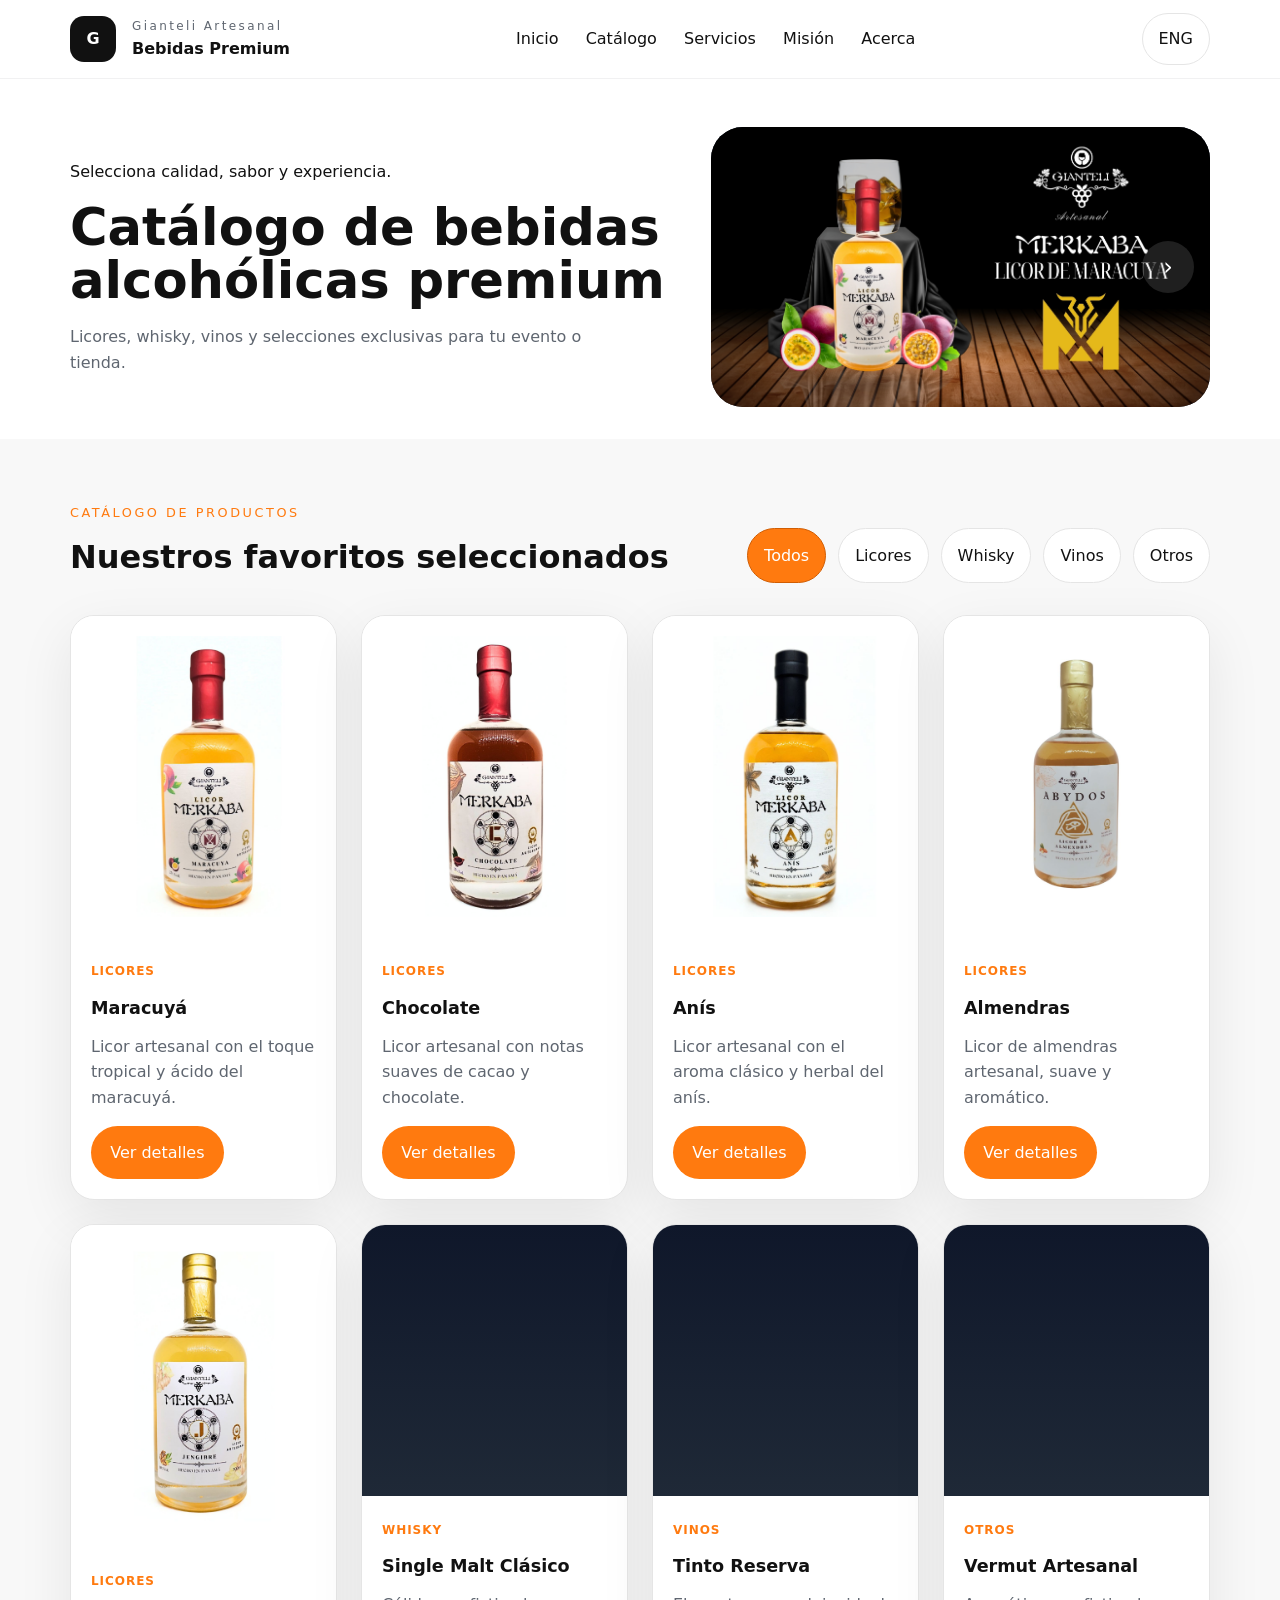
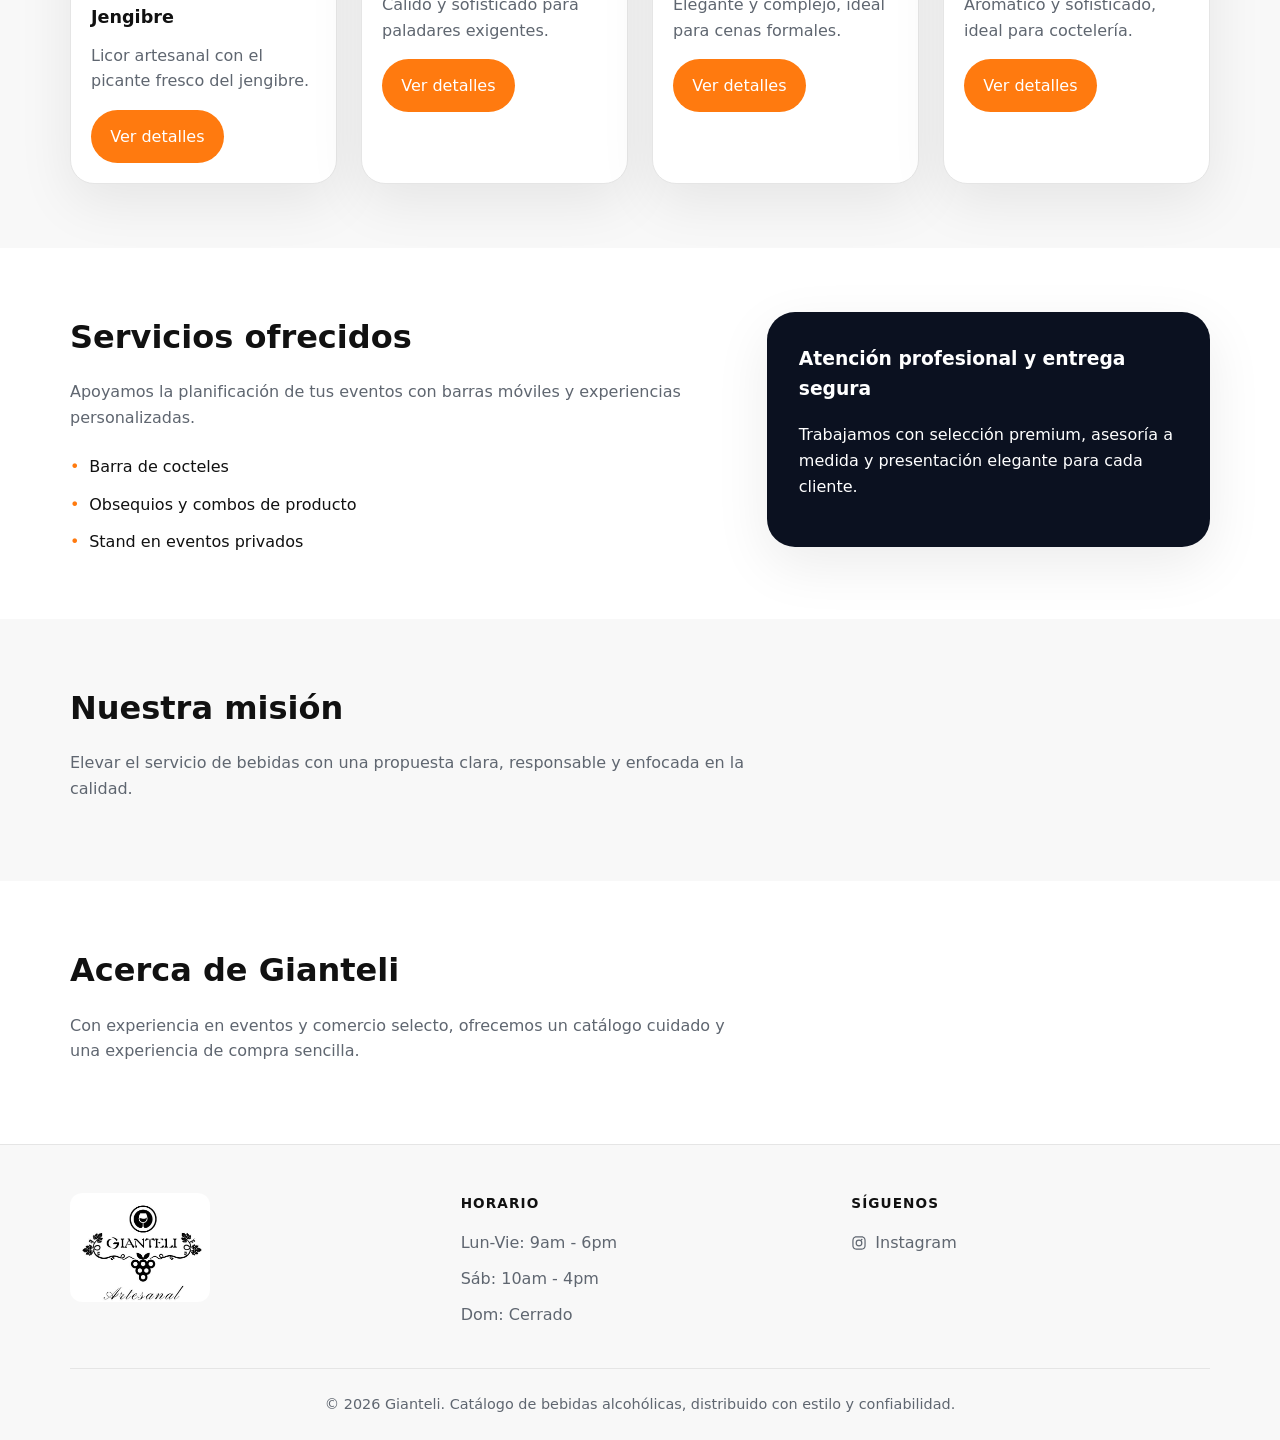
==== index.html @ 7bf9a42c "Product details" ====
<!DOCTYPE html>
<html lang="es">
<head>
  <meta charset="UTF-8">
  <meta name="viewport" content="width=device-width, initial-scale=1.0">
  <title>Gianteli | Catálogo de Bebidas</title>
  <link rel="stylesheet" href="css/styles.css">
</head>
<body>
  <header class="site-header">
    <div class="container header-inner">
      <a href="#home" class="brand">
        <div class="brand-mark">G</div>
        <div>
          <p class="eyebrow brand-eyebrow">Gianteli Artesanal</p>
          <p class="brand-name">Bebidas Premium</p>
        </div>
      </a>
      <nav class="main-nav" id="mainNav" aria-label="Navegación principal">
        <a href="#home" data-key="nav_home">Inicio</a>
        <a href="#catalog" data-key="nav_catalog">Catálogo</a>
        <a href="#services" data-key="nav_services">Servicios</a>
        <a href="#mission" data-key="nav_mission">Misión</a>
        <a href="#about" data-key="nav_about">Acerca</a>
      </nav>
      <div class="header-actions">
        <button id="langToggle" class="lang-btn">ENG</button>
        <button id="navToggle" class="nav-toggle" aria-label="Menú" aria-expanded="false" aria-controls="mainNav">
          <svg viewBox="0 0 24 24" width="22" height="22" aria-hidden="true" focusable="false">
            <path fill="currentColor" d="M3 6h18v2H3V6zm0 5h18v2H3v-2zm0 5h18v2H3v-2z"/>
          </svg>
        </button>
      </div>
    </div>
  </header>

  <main>
    <section id="home" class="hero">
      <div class="container hero-inner">
        <div class="hero-copy">
          <p class="eyebrow" data-key="hero_tagline">Selecciona calidad, sabor y experiencia.</p>
          <h1 data-key="hero_title">Catálogo de bebidas alcohólicas premium</h1>
          <p class="hero-text" data-key="hero_text">Licores, whisky, vinos y selecciones exclusivas para tu evento o tienda.</p>
        </div>
        <div class="hero-slider" aria-label="Slider de productos destacados">
          <button class="slider-btn prev" id="prevSlide" aria-label="Anterior">‹</button>
          <div class="slider-track">
            <article class="slide active">
              <img src="img/carousel-1.jpg" alt="Licor Merkaba de Maracuyá" loading="lazy">
            </article>
            <article class="slide">
              <img src="img/carousel-2.jpg" alt="Licor Merkaba de Anís" loading="lazy">
            </article>
            <article class="slide">
              <img src="img/carousel-3.jpg" alt="Licor Merkaba de Chocolate" loading="lazy">
            </article>
            <article class="slide">
              <img src="img/carousel-4.jpg" alt="Licor Merkaba de Guayaba" loading="lazy">
            </article>
            <article class="slide">
              <img src="img/carousel-6.jpg" alt="Licor Merkaba de Piña" loading="lazy">
            </article>
          </div>
          <button class="slider-btn next" id="nextSlide" aria-label="Siguiente">›</button>
        </div>
      </div>
    </section>

    <section id="catalog" class="section section-alt">
      <div class="container">
        <div class="section-header">
          <div>
            <p class="section-label" data-key="catalog_label">Catálogo de productos</p>
            <h2 data-key="catalog_title">Nuestros favoritos seleccionados</h2>
          </div>
          <div class="filters" role="tablist" aria-label="Filtros de categoría">
            <button class="filter-btn active" data-filter="all" data-key="filter_all">Todos</button>
            <button class="filter-btn" data-filter="Licores" data-key="filter_licores">Licores</button>
            <button class="filter-btn" data-filter="Whisky" data-key="filter_whisky">Whisky</button>
            <button class="filter-btn" data-filter="Vinos" data-key="filter_vinos">Vinos</button>
            <button class="filter-btn" data-filter="Otros" data-key="filter_otros">Otros</button>
          </div>
        </div>
        <div class="grid catalog-grid" id="productGrid"></div>
      </div>
    </section>

    <section id="services" class="section">
      <div class="container two-col">
        <div>
          <h2 data-key="services_title">Servicios ofrecidos</h2>
          <p class="section-text" data-key="services_text">Apoyamos la planificación de tus eventos con barras móviles y experiencias personalizadas.</p>
          <ul class="list">
            <li data-key="service_1">Barra de cocteles</li>
            <li data-key="service_2">Obsequios y combos de producto</li>
            <li data-key="service_3">Stand en eventos privados</li>
          </ul>
        </div>
        <div class="info-card">
          <h3 data-key="service_highlight">Atención profesional y entrega segura</h3>
          <p data-key="service_highlight_text">Trabajamos con selección premium, asesoría a medida y presentación elegante para cada cliente.</p>
        </div>
      </div>
    </section>

    <section id="mission" class="section section-alt">
      <div class="container">
        <h2 data-key="mission_title">Nuestra misión</h2>
        <p class="section-text" data-key="mission_text">Elevar el servicio de bebidas con una propuesta clara, responsable y enfocada en la calidad.</p>
      </div>
    </section>

    <section id="about" class="section">
      <div class="container">
        <h2 data-key="about_title">Acerca de Gianteli</h2>
        <p class="section-text" data-key="about_text">Con experiencia en eventos y comercio selecto, ofrecemos un catálogo cuidado y una experiencia de compra sencilla.</p>
      </div>
    </section>
  </main>

  <footer class="site-footer">
    <div class="container">
      <div class="footer-columns">
        <div class="footer-col footer-col-brand">
          <img src="img/logo.jpg" alt="Gianteli Artesanal" class="footer-logo">
        </div>
        <div class="footer-col">
          <h3 data-key="footer_hours_title">Horario</h3>
          <ul class="footer-list">
            <li data-key="footer_hours_1">Lun-Vie: 9am - 6pm</li>
            <li data-key="footer_hours_2">Sáb: 10am - 4pm</li>
            <li data-key="footer_hours_3">Dom: Cerrado</li>
          </ul>
        </div>
        <div class="footer-col">
          <h3 data-key="footer_social_title">Síguenos</h3>
          <ul class="footer-list">
            <li>
              <a href="#" class="footer-social-link">
                <svg viewBox="0 0 24 24" width="16" height="16" aria-hidden="true" focusable="false">
                  <path fill="currentColor" d="M12 2c2.72 0 3.06.01 4.12.06 1.06.05 1.79.22 2.43.47.66.26 1.22.6 1.77 1.16.55.55.9 1.11 1.16 1.77.25.64.42 1.37.47 2.43.05 1.06.06 1.4.06 4.12 0 2.72-.01 3.06-.06 4.12-.05 1.06-.22 1.79-.47 2.43a4.9 4.9 0 0 1-1.16 1.77 4.9 4.9 0 0 1-1.77 1.16c-.64.25-1.37.42-2.43.47-1.06.05-1.4.06-4.12.06-2.72 0-3.06-.01-4.12-.06-1.06-.05-1.79-.22-2.43-.47a4.9 4.9 0 0 1-1.77-1.16 4.9 4.9 0 0 1-1.16-1.77c-.25-.64-.42-1.37-.47-2.43C2.01 15.06 2 14.72 2 12c0-2.72.01-3.06.06-4.12.05-1.06.22-1.79.47-2.43.26-.66.6-1.22 1.16-1.77a4.9 4.9 0 0 1 1.77-1.16c.64-.25 1.37-.42 2.43-.47C8.94 2.01 9.28 2 12 2zm0 1.8c-2.67 0-2.99.01-4.04.06-.97.04-1.5.2-1.85.34-.46.18-.79.4-1.14.75-.35.35-.57.68-.75 1.14-.14.35-.3.88-.34 1.85C3.83 9 3.82 9.33 3.82 12s.01 3 .06 4.04c.04.97.2 1.5.34 1.85.18.46.4.79.75 1.14.35.35.68.57 1.14.75.35.14.88.3 1.85.34 1.05.05 1.37.06 4.04.06s2.99-.01 4.04-.06c.97-.04 1.5-.2 1.85-.34.46-.18.79-.4 1.14-.75.35-.35.57-.68.75-1.14.14-.35.3-.88.34-1.85.05-1.04.06-1.37.06-4.04s-.01-3-.06-4.04c-.04-.97-.2-1.5-.34-1.85a3.1 3.1 0 0 0-.75-1.14 3.1 3.1 0 0 0-1.14-.75c-.35-.14-.88-.3-1.85-.34C14.99 3.81 14.67 3.8 12 3.8zm0 3.06a5.14 5.14 0 1 1 0 10.28 5.14 5.14 0 0 1 0-10.28zm0 1.8a3.34 3.34 0 1 0 0 6.68 3.34 3.34 0 0 0 0-6.68zm5.34-1.98a1.2 1.2 0 1 1-2.4 0 1.2 1.2 0 0 1 2.4 0z"/>
                </svg>
                <span data-key="footer_instagram">Instagram</span>
              </a>
            </li>
          </ul>
        </div>
      </div>
      <div class="footer-bottom">
        <p><span>&copy; 2026 Gianteli.</span> <span data-key="footer_text">Catálogo de bebidas alcohólicas, distribuido con estilo y confiabilidad.</span></p>
      </div>
    </div>
  </footer>

  <script src="js/script.js"></script>
</body>
</html>
---- css/styles.css ----
:root {
  --bg: #ffffff;
  --surface: #f8f8f8;
  --surface-alt: #ffffff;
  --text: #111111;
  --muted: #5f6670;
  --accent: #ff7a0f;
  --accent-dark: #d15d02;
  --border: #e5e5e5;
  --shadow: 0 18px 55px rgba(17, 17, 17, 0.08);
  --nav-height: 78px;
}

* {
  box-sizing: border-box;
}

html {
  scroll-behavior: smooth;
}

body {
  margin: 0;
  font-family: Inter, system-ui, -apple-system, BlinkMacSystemFont, "Segoe UI", sans-serif;
  color: var(--text);
  background: var(--bg);
  line-height: 1.6;
}

img {
  max-width: 100%;
  display: block;
}

button {
  font: inherit;
}

.container {
  width: min(1140px, calc(100% - 2rem));
  margin: 0 auto;
}

.site-header {
  position: sticky;
  top: 0;
  z-index: 20;
  background: rgba(255, 255, 255, 0.96);
  backdrop-filter: blur(14px);
  border-bottom: 1px solid rgba(16, 24, 40, 0.06);
}

.header-inner {
  display: flex;
  align-items: center;
  justify-content: space-between;
  min-height: var(--nav-height);
}

.brand {
  display: flex;
  align-items: center;
  gap: 1rem;
  text-decoration: none;
  color: inherit;
}

.brand-mark {
  width: 46px;
  height: 46px;
  background: var(--text);
  color: #fff;
  font-weight: 700;
  display: grid;
  place-items: center;
  border-radius: 14px;
}

.brand-eyebrow {
  margin: 0;
  letter-spacing: 0.2em;
  font-size: 0.75rem;
  color: var(--muted);
}

.brand-name {
  margin: 0;
  font-size: 1rem;
  font-weight: 700;
}

.header-actions {
  display: flex;
  align-items: center;
  gap: 0.9rem;
}

.nav-toggle {
  display: none;
  align-items: center;
  justify-content: center;
  width: 42px;
  height: 42px;
  border-radius: 12px;
  border: 1px solid var(--border);
  background: #fff;
  color: var(--text);
  cursor: pointer;
}

.main-nav {
  display: flex;
  gap: 1.7rem;
  flex-wrap: wrap;
}

.main-nav a {
  color: var(--text);
  text-decoration: none;
  font-weight: 500;
}

.lang-btn {
  border: 1px solid var(--border);
  background: #fff;
  color: var(--text);
  border-radius: 999px;
  padding: 0.75rem 1rem;
  cursor: pointer;
  transition: background 0.2s ease, border-color 0.2s ease;
}

.lang-btn:hover {
  border-color: var(--accent);
  color: var(--accent-dark);
}

.hero {
  padding: 3rem 0 2rem;
}

.hero-inner {
  display: grid;
  grid-template-columns: 1.1fr 0.9fr;
  gap: 2rem;
  align-items: center;
}

.hero-copy {
  max-width: 620px;
}

.hero h1 {
  margin: 1rem 0 1rem;
  font-size: clamp(2.4rem, 4vw, 3.6rem);
  line-height: 1.05;
}

.hero-text {
  color: var(--muted);
  max-width: 560px;
}

.hero-slider {
  position: relative;
  border-radius: 32px;
  background: linear-gradient(180deg, #0f172a 0%, #1f2937 100%);
  color: #fff;
  aspect-ratio: 16 / 9;
  overflow: hidden;
}

.slider-track {
  width: 100%;
  height: 100%;
  position: relative;
}

.slide {
  position: absolute;
  inset: 0;
  opacity: 0;
  transition: opacity 0.4s ease;
}

.slide.active {
  opacity: 1;
}

.slide img {
  width: 100%;
  height: 100%;
  object-fit: cover;
}

.slider-btn {
  position: absolute;
  top: 50%;
  transform: translateY(-50%);
  width: 52px;
  height: 52px;
  border-radius: 50%;
  border: none;
  background: rgba(255, 255, 255, 0.12);
  color: #fff;
  cursor: pointer;
  font-size: 1.5rem;
}

.slider-btn.prev {
  left: 1rem;
}

.slider-btn.next {
  right: 1rem;
}

.section {
  padding: 4rem 0;
}

.section-alt {
  background: var(--surface);
}

.section-header {
  display: flex;
  align-items: flex-end;
  justify-content: space-between;
  gap: 1rem;
  margin-bottom: 2rem;
}

.section-label {
  text-transform: uppercase;
  letter-spacing: 0.2em;
  font-size: 0.8rem;
  margin: 0 0 0.5rem;
  color: var(--accent);
}

.section h2 {
  margin: 0;
  font-size: clamp(1.75rem, 2.5vw, 2.5rem);
}

.filters {
  display: flex;
  flex-wrap: wrap;
  gap: 0.75rem;
}

.filter-btn {
  border: 1px solid var(--border);
  background: #fff;
  color: var(--text);
  padding: 0.85rem 1rem;
  border-radius: 999px;
  cursor: pointer;
  transition: background 0.2s ease, color 0.2s ease, border-color 0.2s ease;
}

.filter-btn.active,
.filter-btn:hover {
  background: var(--accent);
  color: #fff;
  border-color: var(--accent-dark);
}

.catalog-grid {
  display: grid;
  grid-template-columns: repeat(4, minmax(0, 1fr));
  gap: 1.5rem;
}

.product-card {
  background: #fff;
  border: 1px solid var(--border);
  border-radius: 24px;
  overflow: hidden;
  box-shadow: var(--shadow);
  display: grid;
  cursor: pointer;
  transition: transform 0.2s ease, box-shadow 0.2s ease, border-color 0.2s ease;
}

.product-card:hover,
.product-card:focus-visible {
  transform: translateY(-6px);
  box-shadow: 0 24px 60px rgba(17, 17, 17, 0.14);
  border-color: var(--accent);
  outline: none;
}

.product-card:hover .detail-btn,
.product-card:focus-visible .detail-btn {
  background: var(--accent-dark);
}

.product-photo {
  min-height: 220px;
  max-height: 321.25px;
  background: linear-gradient(180deg, #0f172a 0%, #1f2937 100%);
  overflow: hidden;
}

.product-photo img {
  width: 100%;
  height: 100%;
  object-fit: cover;
}

.product-photo.has-photo {
  background: #fff;
}

.product-photo.has-photo img {
  object-fit: contain;
  padding: 1.25rem;
}

.product-copy {
  padding: 1.25rem;
}

.category-label {
  display: inline-block;
  margin-bottom: 0.75rem;
  font-size: 0.75rem;
  font-weight: 700;
  color: var(--accent);
  text-transform: uppercase;
  letter-spacing: 0.08em;
}

.product-copy h3 {
  margin: 0 0 0.75rem;
  font-size: 1.1rem;
}

.product-copy p {
  margin: 0 0 1rem;
  color: var(--muted);
}

.detail-btn {
  display: inline-block;
  border: none;
  background: var(--accent);
  color: #fff;
  text-decoration: none;
  padding: 0.85rem 1.2rem;
  border-radius: 999px;
  cursor: pointer;
}

.detail-btn:hover {
  background: var(--accent-dark);
}

.two-col {
  display: grid;
  grid-template-columns: 1.2fr 0.8fr;
  gap: 2rem;
  align-items: start;
}

.section-text {
  max-width: 680px;
  color: var(--muted);
}

.list {
  list-style: none;
  padding: 0;
  margin: 1.5rem 0 0;
  display: grid;
  gap: 0.75rem;
}

.list li {
  padding-left: 1.2rem;
  position: relative;
}

.list li::before {
  content: "•";
  position: absolute;
  left: 0;
  color: var(--accent);
}

.info-card {
  background: #0b1120;
  color: #fff;
  border-radius: 28px;
  padding: 2rem;
  box-shadow: var(--shadow);
}

.info-card h3 {
  margin-top: 0;
}

.site-footer {
  border-top: 1px solid var(--border);
  background: var(--surface);
  padding: 3rem 0 1.5rem;
  color: var(--muted);
}

.footer-columns {
  display: grid;
  grid-template-columns: repeat(3, minmax(0, 1fr));
  gap: 2rem;
  align-items: start;
}

.footer-col-brand {
  display: flex;
  align-items: center;
}

.footer-logo {
  max-width: 140px;
  height: auto;
  border-radius: 12px;
}

.footer-col h3 {
  margin: 0 0 1rem;
  font-size: 0.85rem;
  font-weight: 700;
  letter-spacing: 0.08em;
  text-transform: uppercase;
  color: var(--text);
}

.footer-list {
  list-style: none;
  margin: 0;
  padding: 0;
  display: grid;
  gap: 0.65rem;
}

.footer-list a {
  color: var(--muted);
  text-decoration: none;
}

.footer-list a:hover {
  color: var(--accent-dark);
}

.footer-social-link {
  display: inline-flex;
  align-items: center;
  gap: 0.5rem;
}

.footer-bottom {
  border-top: 1px solid var(--border);
  margin-top: 2.5rem;
  padding-top: 1.5rem;
  text-align: center;
  font-size: 0.9rem;
}

.footer-bottom p {
  margin: 0;
}

.back-link {
  display: inline-block;
  margin-bottom: 2rem;
  color: var(--muted);
  text-decoration: none;
  font-weight: 500;
}

.back-link:hover {
  color: var(--accent-dark);
}

.detail-grid {
  display: grid;
  grid-template-columns: 1fr 1fr;
  gap: 3rem;
  align-items: start;
}

.detail-photo {
  background: linear-gradient(180deg, #0f172a 0%, #1f2937 100%);
  border: 1px solid var(--border);
  border-radius: 24px;
  aspect-ratio: 4 / 5;
  display: grid;
  place-items: center;
  overflow: hidden;
  padding: 2rem;
}

.detail-photo.has-photo {
  background: #fff;
}

.detail-photo img {
  max-width: 100%;
  max-height: 100%;
  width: auto;
  object-fit: contain;
}

.detail-info .category-label {
  margin-bottom: 0.5rem;
}

.detail-info h1 {
  margin: 0 0 0.75rem;
  font-size: clamp(1.75rem, 3vw, 2.4rem);
}

.detail-code {
  color: var(--muted);
  margin: 0 0 1rem;
}

.detail-price {
  margin: 0 0 1.75rem;
  font-size: 1.1rem;
}

.detail-price .currency {
  color: var(--muted);
  font-size: 0.9rem;
}

.detail-price strong {
  font-size: 2rem;
  margin-left: 0.35rem;
}

.detail-qty-row {
  display: flex;
  align-items: flex-end;
  flex-wrap: wrap;
  gap: 1.5rem;
  margin-bottom: 2rem;
}

.detail-field {
  display: grid;
  gap: 0.4rem;
}

.detail-field label,
.detail-field span {
  font-size: 0.8rem;
  color: var(--muted);
  text-transform: uppercase;
  letter-spacing: 0.06em;
}

.detail-field select {
  border: 1px solid var(--border);
  border-radius: 10px;
  padding: 0.6rem 0.75rem;
  font: inherit;
  min-width: 70px;
}

.detail-field p {
  margin: 0;
  font-weight: 700;
  padding: 0.6rem 0;
}

.detail-add-btn {
  border: none;
  background: var(--accent);
  color: #fff;
  padding: 0.85rem 1.6rem;
  border-radius: 999px;
  font-weight: 600;
  cursor: pointer;
  transition: background 0.2s ease;
}

.detail-add-btn:hover {
  background: var(--accent-dark);
}

.detail-add-btn:disabled {
  background: var(--muted);
  cursor: default;
}

.detail-divider {
  border: none;
  border-top: 1px solid var(--border);
  margin: 0 0 1.75rem;
}

.detail-info h2 {
  font-size: 1.2rem;
  margin: 0 0 0.75rem;
}

.detail-info > p {
  color: var(--muted);
  margin: 0;
}

.detail-not-found {
  color: var(--muted);
  padding: 3rem 0;
  text-align: center;
}

@media (max-width: 980px) {
  .hero-inner,
  .two-col,
  .section-header,
  .detail-grid {
    grid-template-columns: 1fr;
  }

  .detail-photo {
    max-width: 360px;
    margin: 0 auto;
  }

  .header-inner {
    flex-wrap: wrap;
    align-items: center;
    gap: 1rem;
  }

  .nav-toggle {
    display: flex;
  }

  .main-nav {
    order: 3;
    width: 100%;
    flex-direction: column;
    gap: 0;
    max-height: 0;
    overflow: hidden;
  }

  .main-nav.open {
    max-height: 400px;
    padding-top: 0.5rem;
  }

  .main-nav a {
    padding: 0.85rem 0;
    border-top: 1px solid var(--border);
  }

  .catalog-grid {
    grid-template-columns: repeat(3, minmax(0, 1fr));
  }

  .footer-columns {
    grid-template-columns: 1fr 1fr;
    gap: 2rem 1.5rem;
    text-align: center;
  }

  .footer-col-brand {
    grid-column: 1 / -1;
    justify-content: center;
    padding-bottom: 1.5rem;
    border-bottom: 1px solid var(--border);
  }

  .footer-social-link {
    justify-content: center;
  }
}

@media (max-width: 680px) {
  .section {
    padding: 2.5rem 0;
  }

  .catalog-grid {
    grid-template-columns: repeat(2, minmax(0, 1fr));
    gap: 1rem;
  }

  .product-photo {
    min-height: 130px;
    max-height: 180px;
  }

  .product-photo.has-photo img {
    padding: 0.75rem;
  }

  .product-copy {
    padding: 0.9rem;
  }

  .category-label {
    font-size: 0.65rem;
    margin-bottom: 0.5rem;
  }

  .product-copy h3 {
    font-size: 0.95rem;
    margin-bottom: 0.4rem;
  }

  .product-copy p {
    font-size: 0.85rem;
    margin-bottom: 0.75rem;
  }

  .detail-btn {
    padding: 0.6rem 0.9rem;
    font-size: 0.85rem;
  }

  .filter-btn {
    flex: 1 1 auto;
  }
}
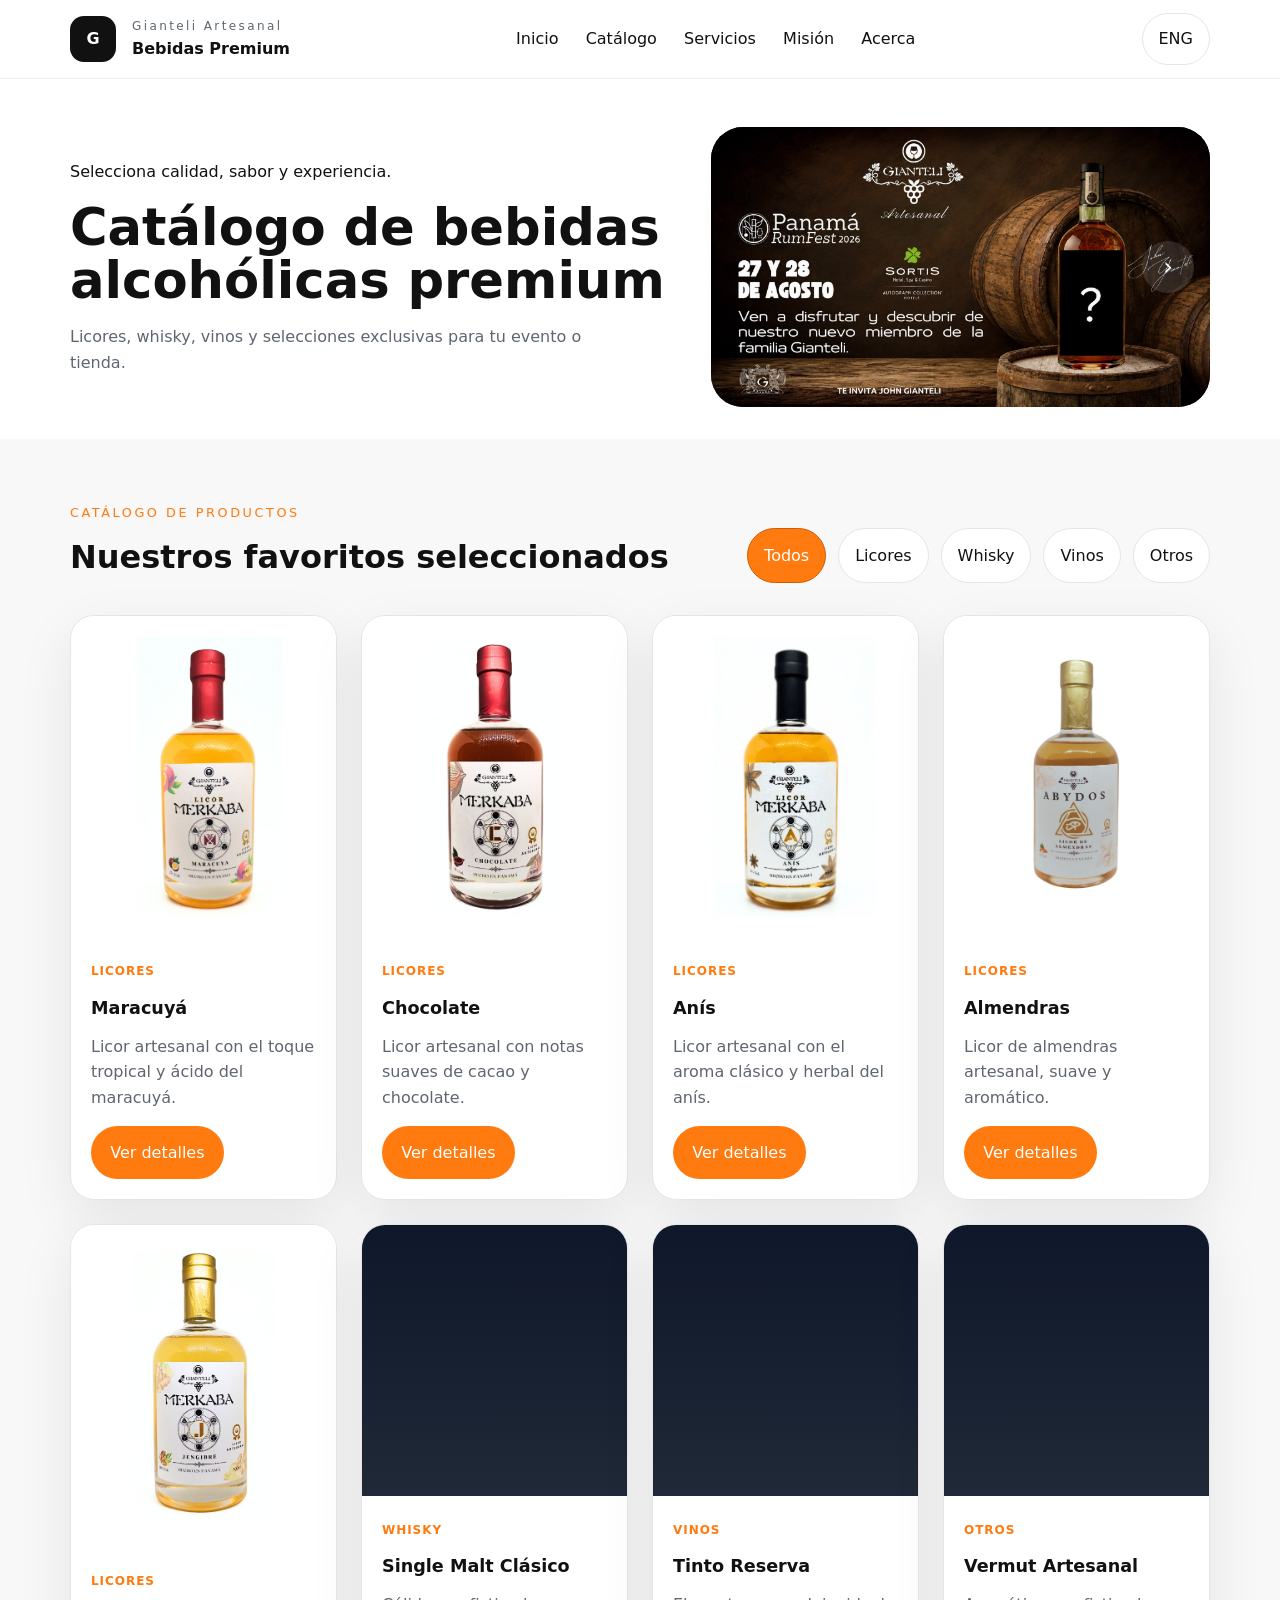
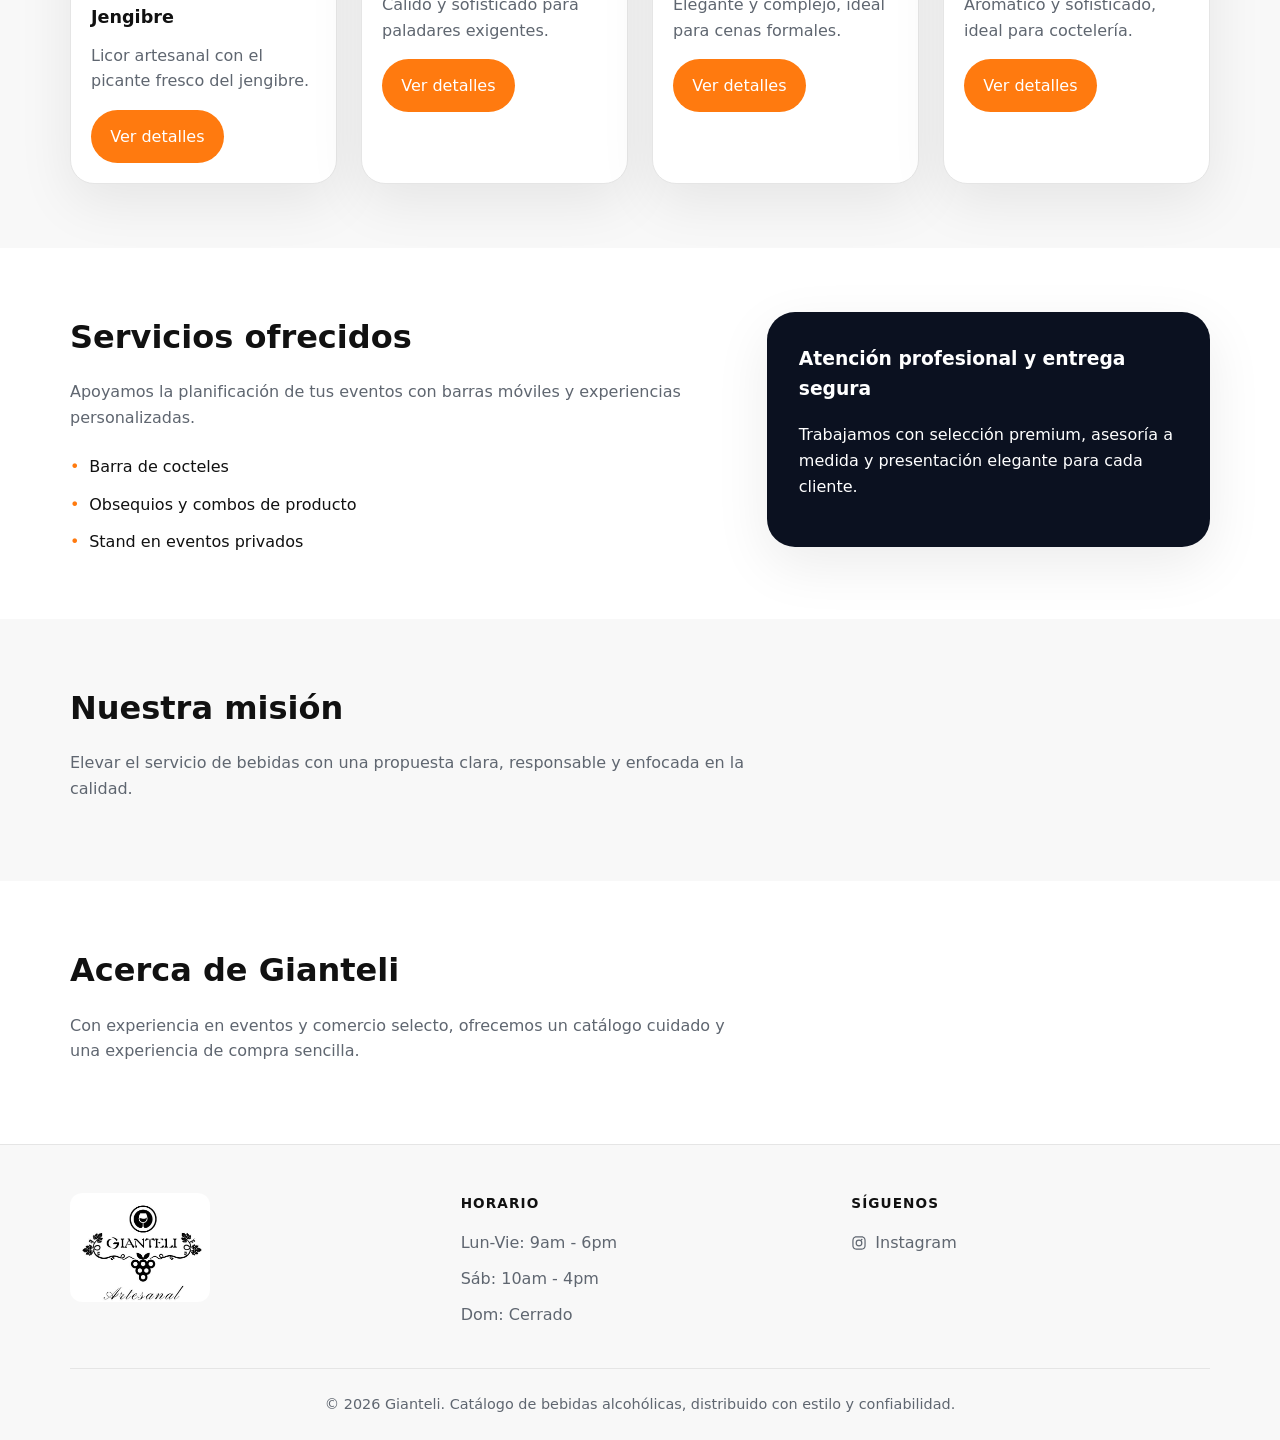
==== commit 752b6ca0: "change carousel" ====
--- a/index.html
+++ b/index.html
@@ -1,6 +1,14 @@
 <!DOCTYPE html>
 <html lang="es">
 <head>
+<!-- Google tag (gtag.js) -->
+<script async src="https://www.googletagmanager.com/gtag/js?id=G-DG7PXC2CHT"></script>
+<script>
+  window.dataLayer = window.dataLayer || [];
+  function gtag(){dataLayer.push(arguments);}
+  gtag('js', new Date());
+  gtag('config', 'G-DG7PXC2CHT');
+</script>
   <meta charset="UTF-8">
   <meta name="viewport" content="width=device-width, initial-scale=1.0">
   <title>Gianteli | Catálogo de Bebidas</title>
@@ -46,16 +54,19 @@
           <button class="slider-btn prev" id="prevSlide" aria-label="Anterior">‹</button>
           <div class="slider-track">
             <article class="slide active">
-              <img src="img/carousel-1.jpg" alt="Licor Merkaba de Maracuyá" loading="lazy">
+              <img src="img/carousel-1.jpg" alt="Rum fest" loading="lazy">
             </article>
             <article class="slide">
-              <img src="img/carousel-2.jpg" alt="Licor Merkaba de Anís" loading="lazy">
+              <img src="img/carousel-2.jpg" alt="Rum fest" loading="lazy">
             </article>
             <article class="slide">
-              <img src="img/carousel-3.jpg" alt="Licor Merkaba de Chocolate" loading="lazy">
+              <img src="img/carousel-3.jpg" alt="Licor Merkaba de Maracuyá" loading="lazy">
             </article>
             <article class="slide">
-              <img src="img/carousel-4.jpg" alt="Licor Merkaba de Guayaba" loading="lazy">
+              <img src="img/carousel-4.jpg" alt="Licor Merkaba de Anís" loading="lazy">
+            </article>
+            <article class="slide">
+              <img src="img/carousel-5.jpg" alt="Licor Merkaba de Chocolate" loading="lazy">
             </article>
             <article class="slide">
               <img src="img/carousel-6.jpg" alt="Licor Merkaba de Piña" loading="lazy">
@@ -151,7 +162,6 @@
       </div>
     </div>
   </footer>
-
   <script src="js/script.js"></script>
 </body>
 </html>
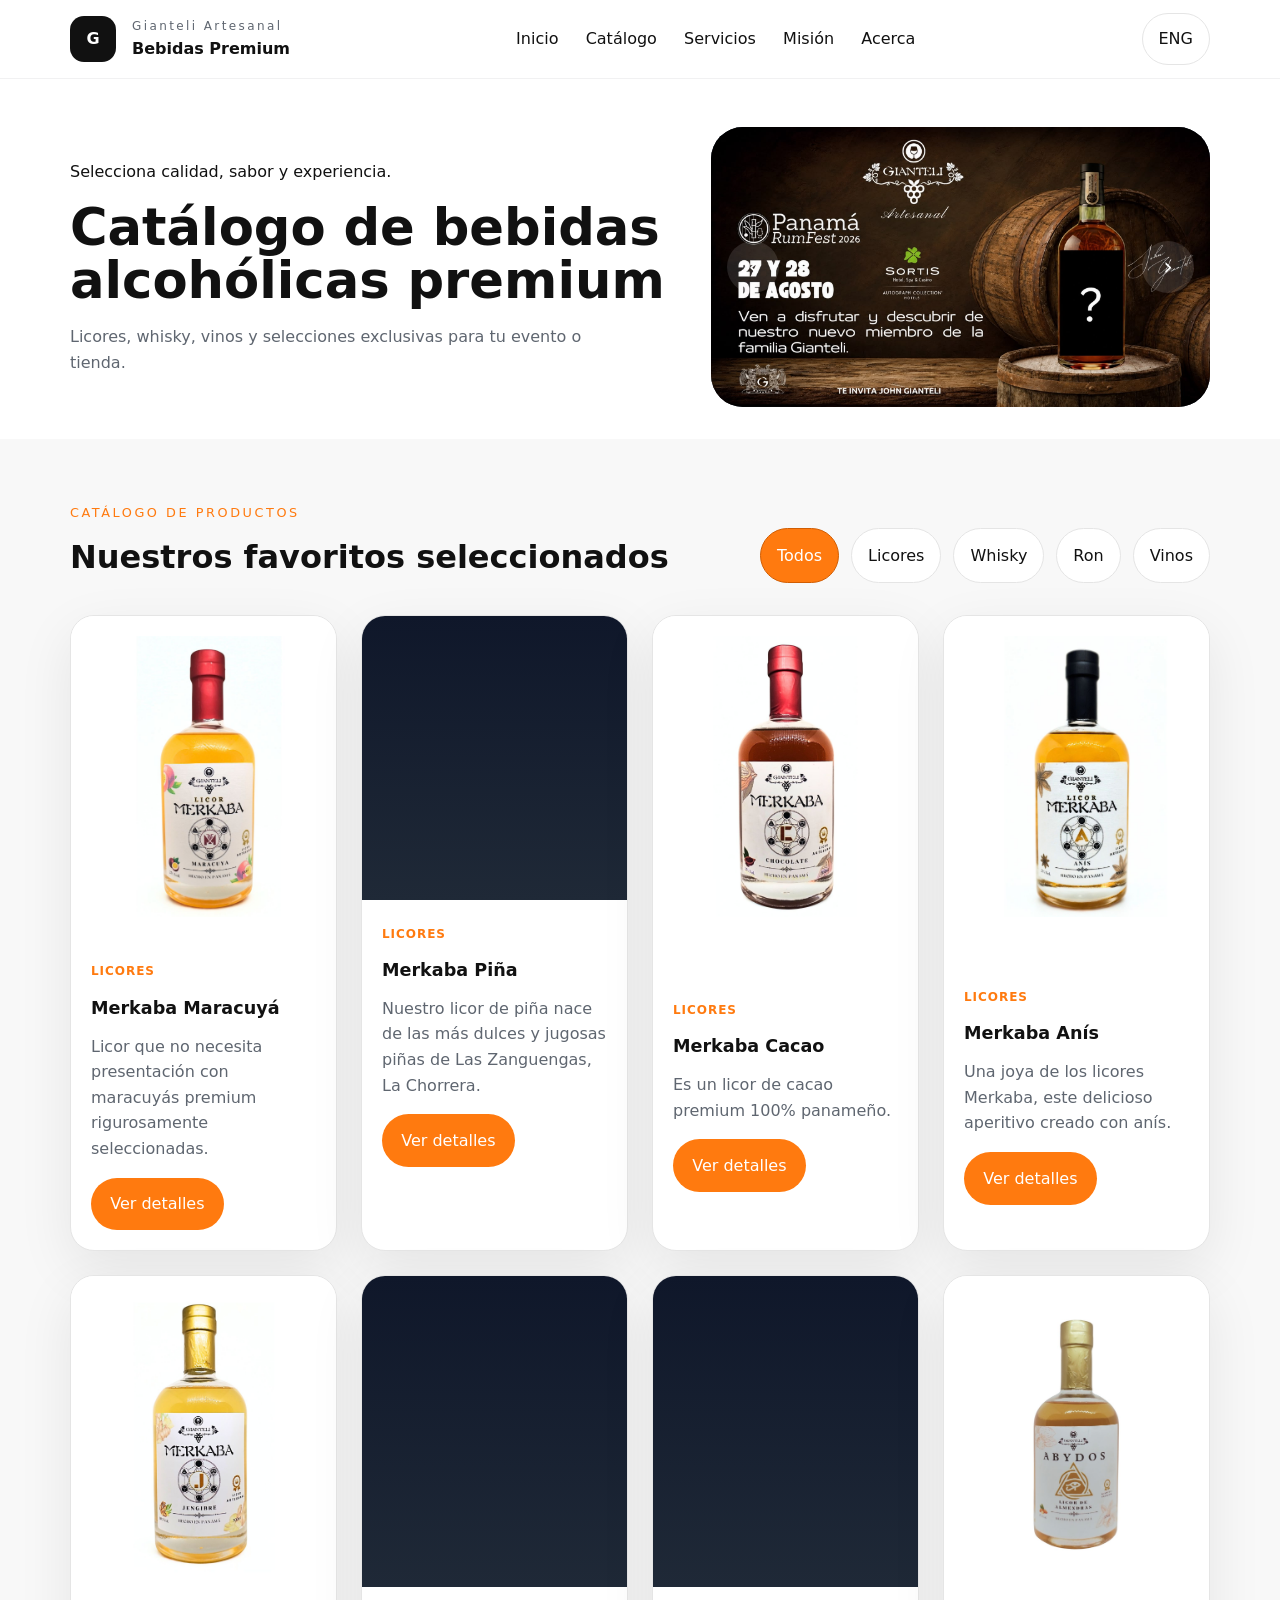
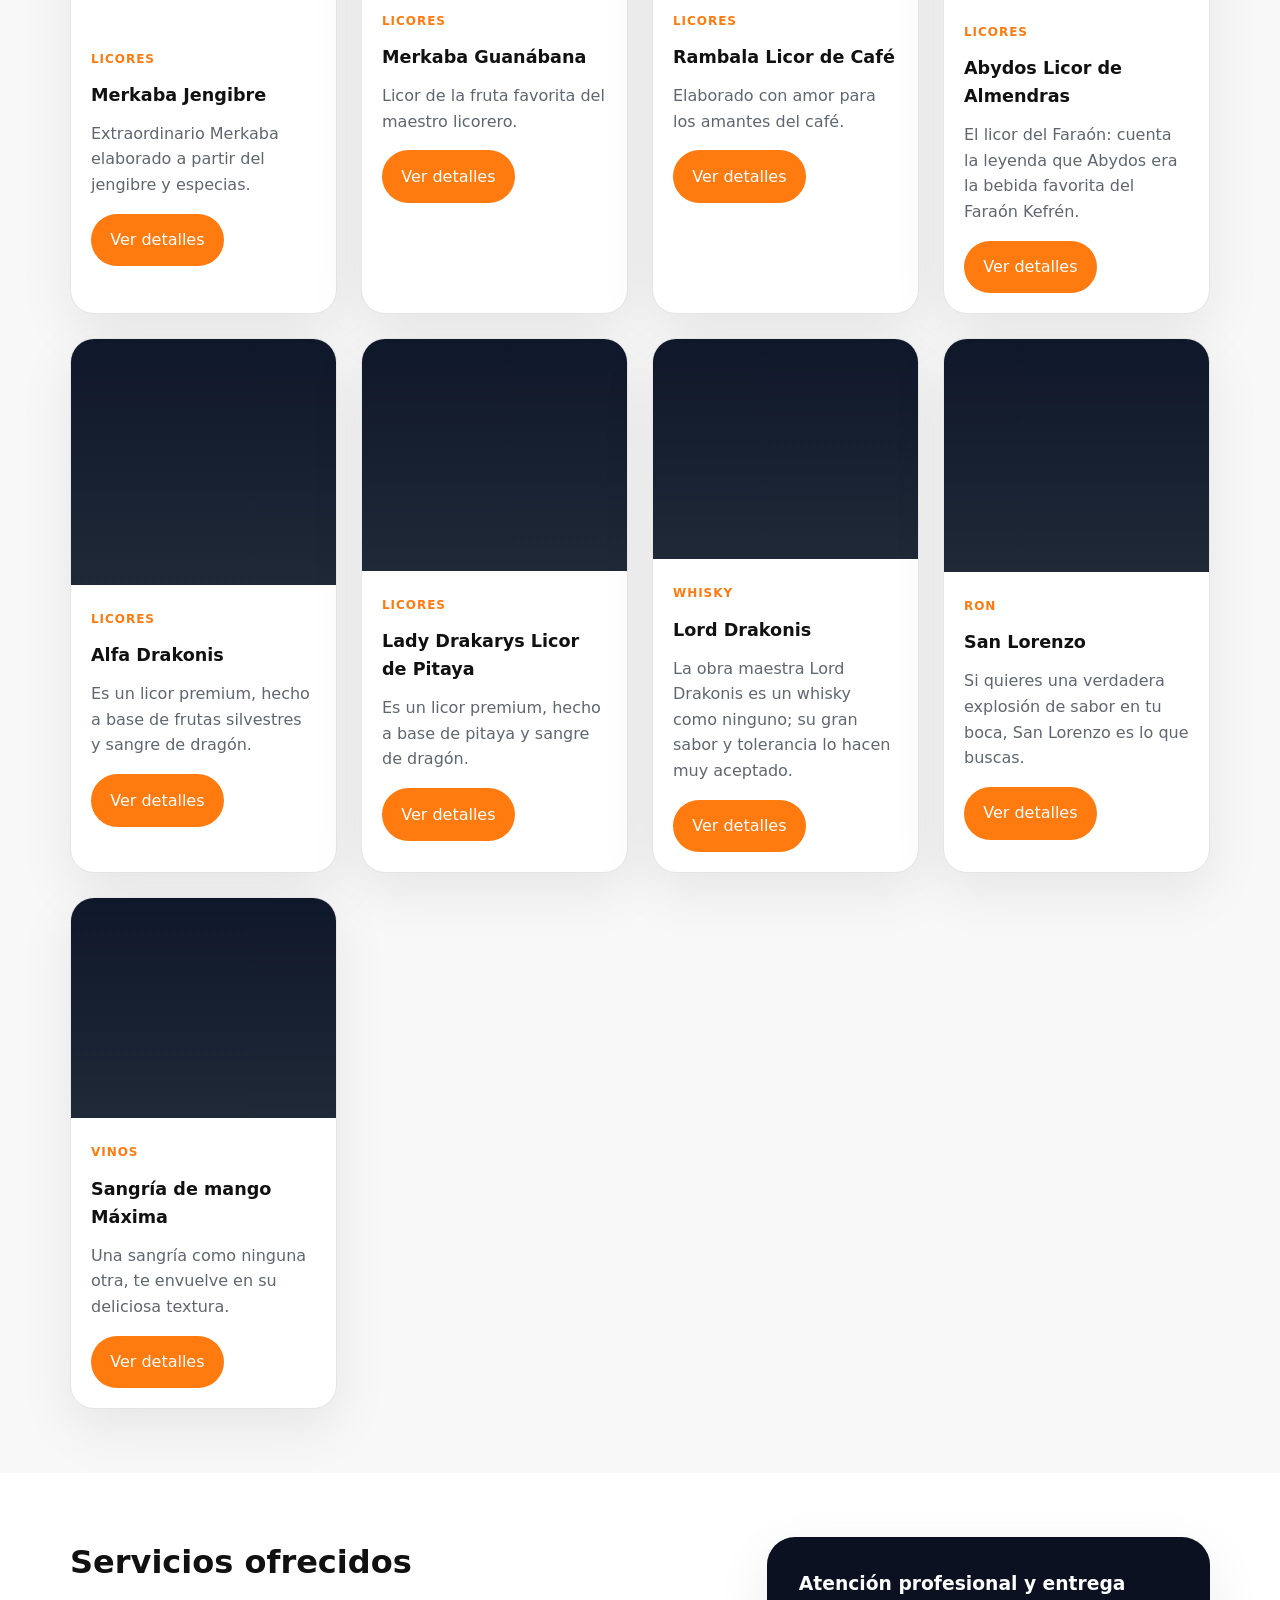
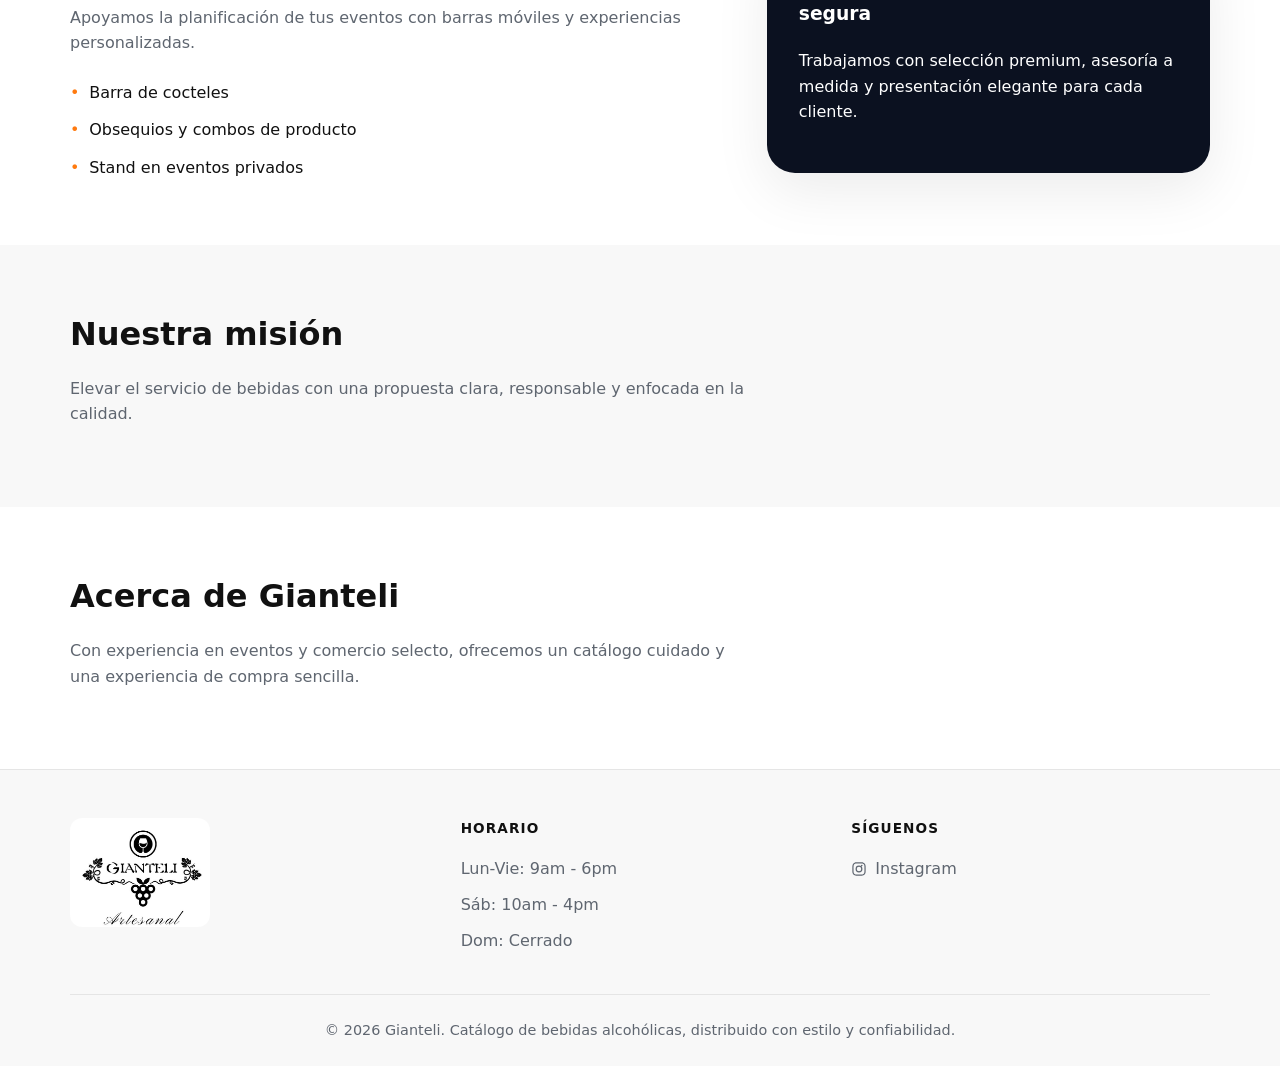
==== commit ce80c27f: "update catalog list" ====
--- a/index.html
+++ b/index.html
@@ -88,8 +88,8 @@
             <button class="filter-btn active" data-filter="all" data-key="filter_all">Todos</button>
             <button class="filter-btn" data-filter="Licores" data-key="filter_licores">Licores</button>
             <button class="filter-btn" data-filter="Whisky" data-key="filter_whisky">Whisky</button>
+            <button class="filter-btn" data-filter="Ron" data-key="filter_ron">Ron</button>
             <button class="filter-btn" data-filter="Vinos" data-key="filter_vinos">Vinos</button>
-            <button class="filter-btn" data-filter="Otros" data-key="filter_otros">Otros</button>
           </div>
         </div>
         <div class="grid catalog-grid" id="productGrid"></div>
--- a/css/styles.css
+++ b/css/styles.css
@@ -197,6 +197,7 @@
   position: absolute;
   top: 50%;
   transform: translateY(-50%);
+  z-index: 2;
   width: 52px;
   height: 52px;
   border-radius: 50%;
@@ -523,6 +524,12 @@
 
 .detail-code {
   color: var(--muted);
+  margin: 0 0 0.35rem;
+}
+
+.detail-volume {
+  color: var(--muted);
+  font-size: 0.9rem;
   margin: 0 0 1rem;
 }
 
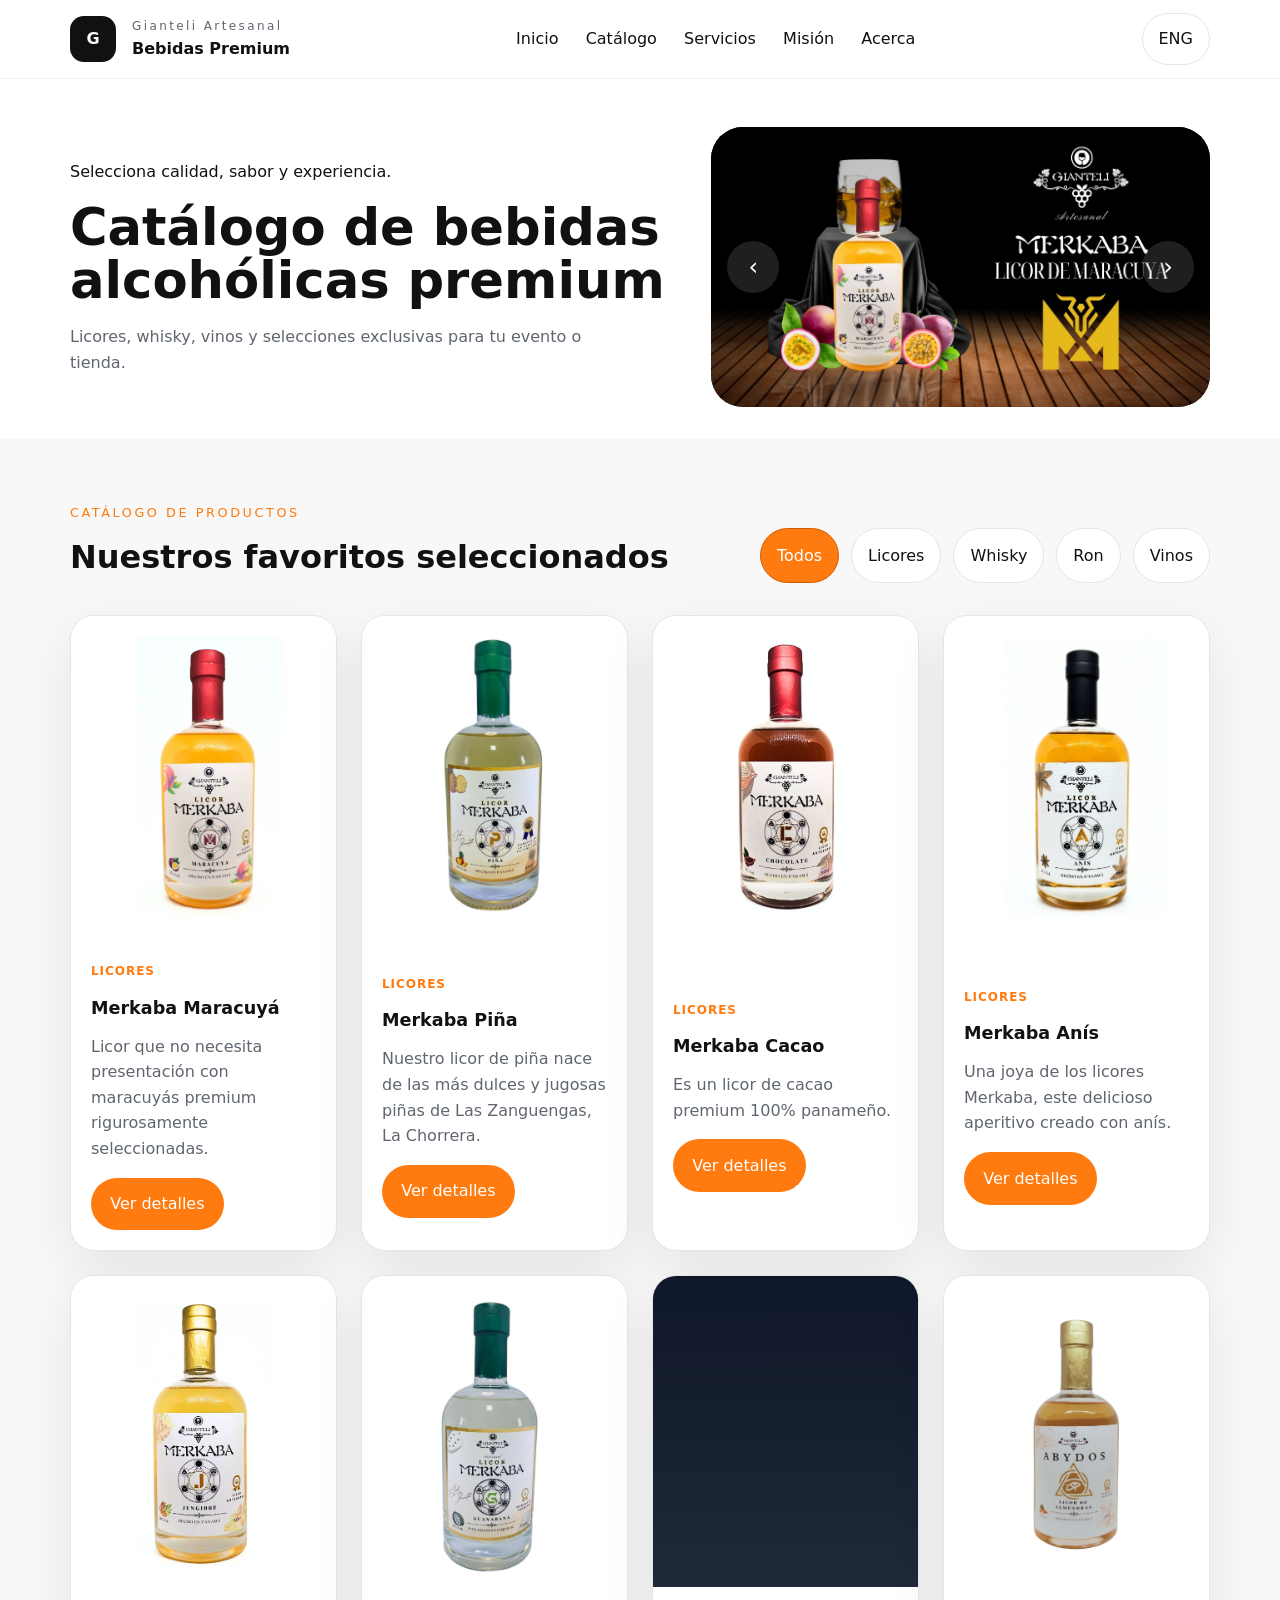
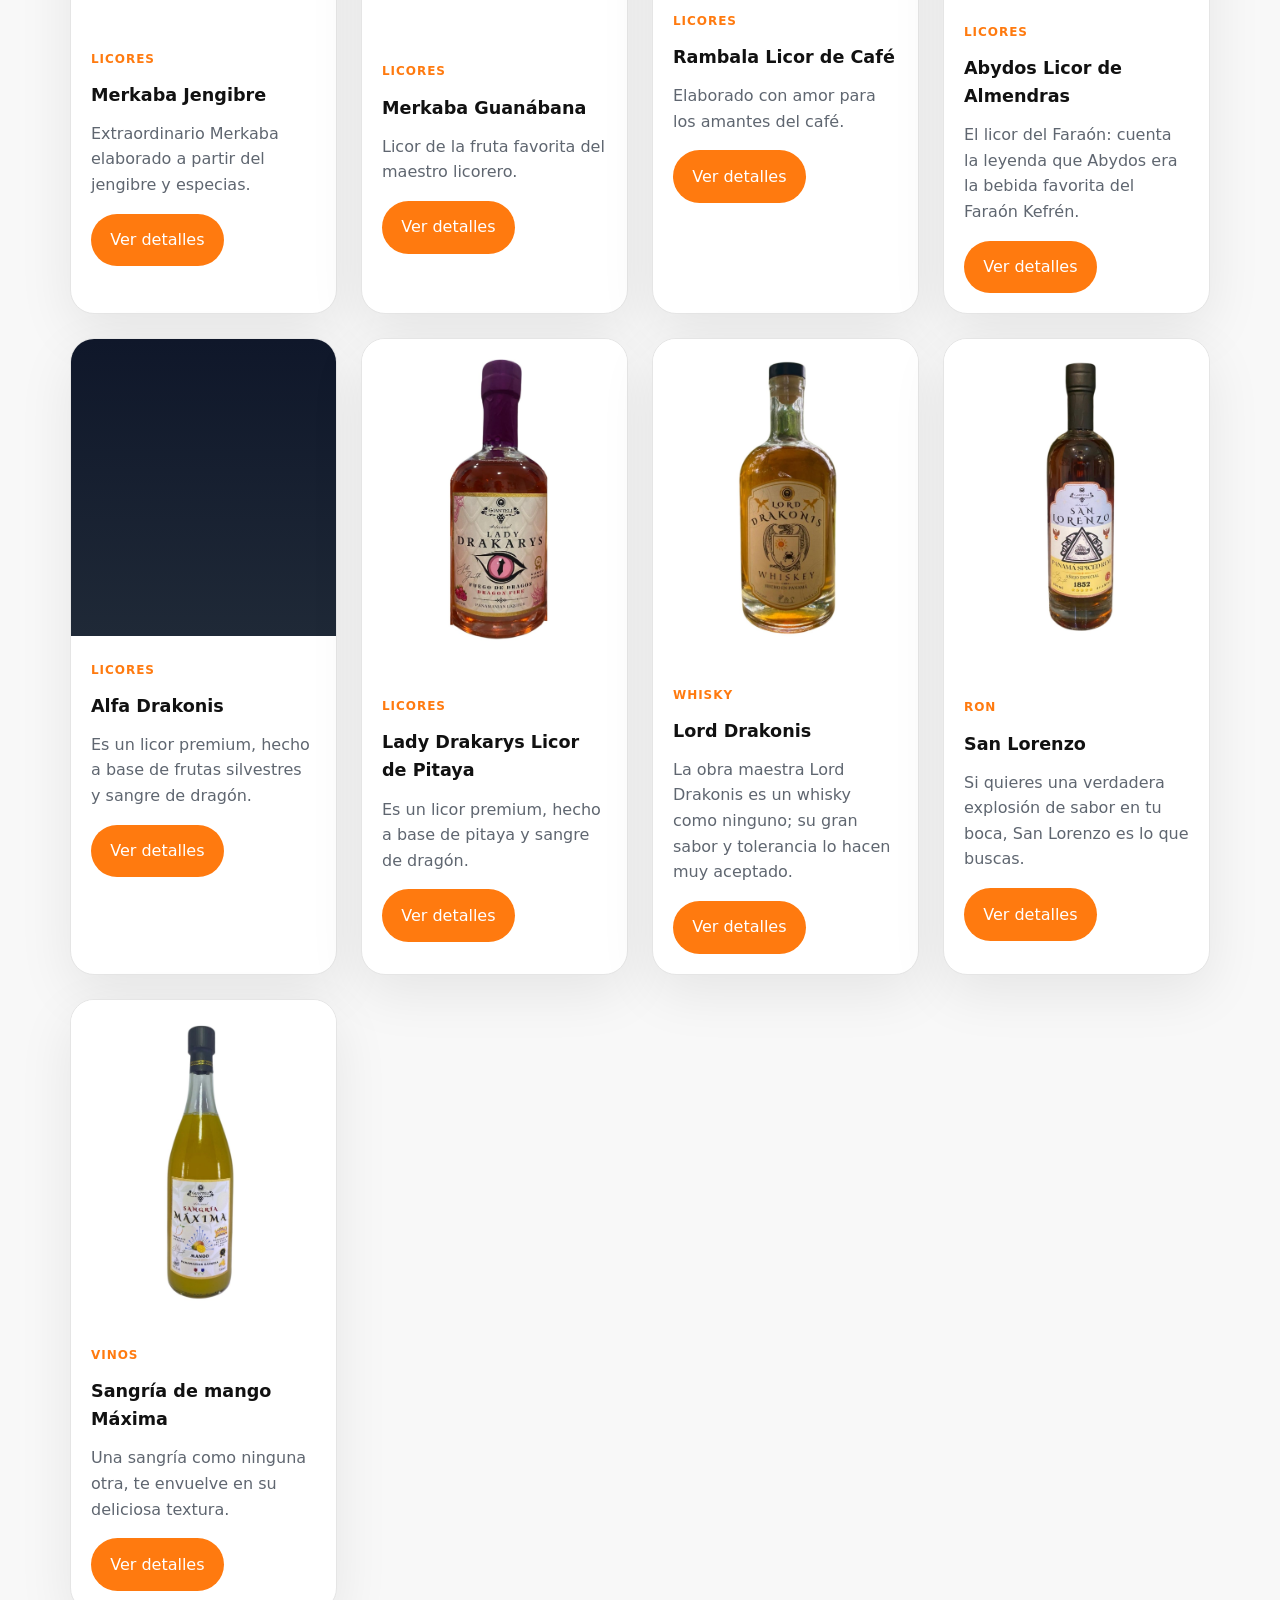
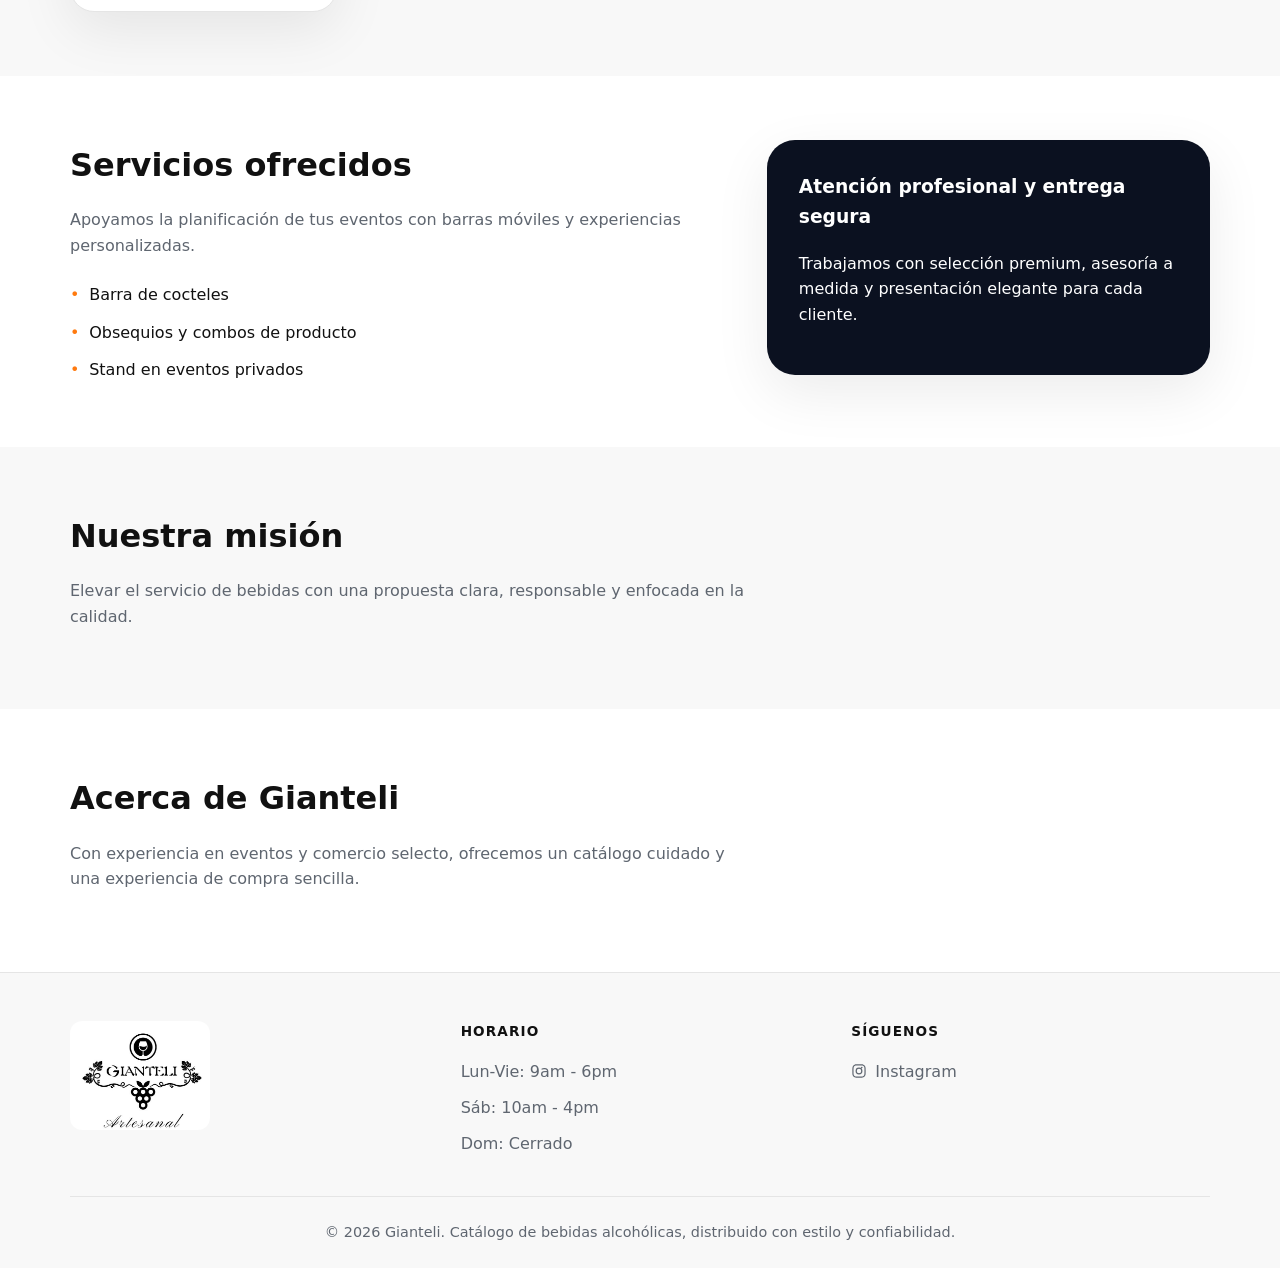
==== commit 9e9587f3: "remove fest from craousel" ====
--- a/index.html
+++ b/index.html
@@ -53,23 +53,17 @@
         <div class="hero-slider" aria-label="Slider de productos destacados">
           <button class="slider-btn prev" id="prevSlide" aria-label="Anterior">‹</button>
           <div class="slider-track">
-            <article class="slide active">
-              <img src="img/carousel-1.jpg" alt="Rum fest" loading="lazy">
+            <article class="slide  active">
+              <img src="img/carousel-1.jpg" alt="Licor Merkaba de Maracuyá" loading="lazy">
             </article>
             <article class="slide">
-              <img src="img/carousel-2.jpg" alt="Rum fest" loading="lazy">
+              <img src="img/carousel-2.jpg" alt="Licor Merkaba de Anís" loading="lazy">
             </article>
             <article class="slide">
-              <img src="img/carousel-3.jpg" alt="Licor Merkaba de Maracuyá" loading="lazy">
+              <img src="img/carousel-3.jpg" alt="Licor Merkaba de Chocolate" loading="lazy">
             </article>
             <article class="slide">
-              <img src="img/carousel-4.jpg" alt="Licor Merkaba de Anís" loading="lazy">
-            </article>
-            <article class="slide">
-              <img src="img/carousel-5.jpg" alt="Licor Merkaba de Chocolate" loading="lazy">
-            </article>
-            <article class="slide">
-              <img src="img/carousel-6.jpg" alt="Licor Merkaba de Piña" loading="lazy">
+              <img src="img/carousel-4.jpg" alt="Licor Merkaba de Piña" loading="lazy">
             </article>
           </div>
           <button class="slider-btn next" id="nextSlide" aria-label="Siguiente">›</button>
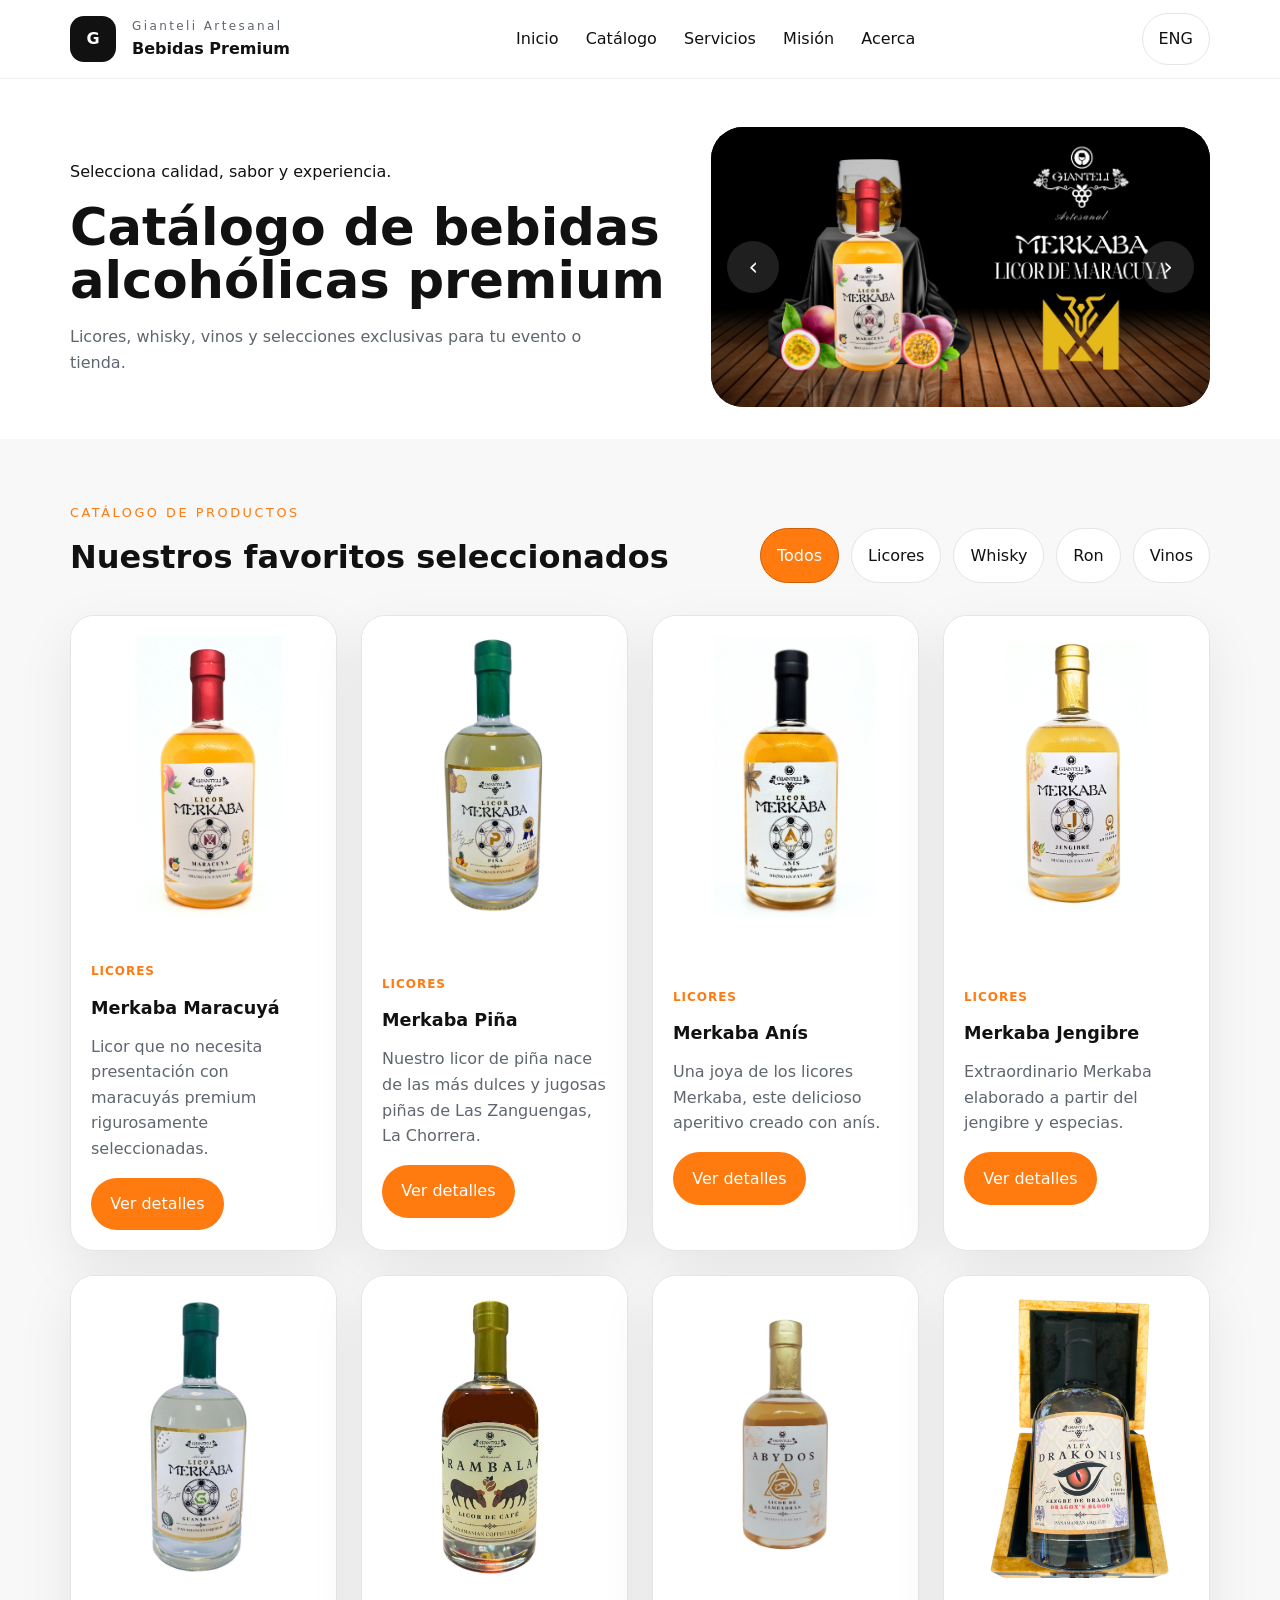
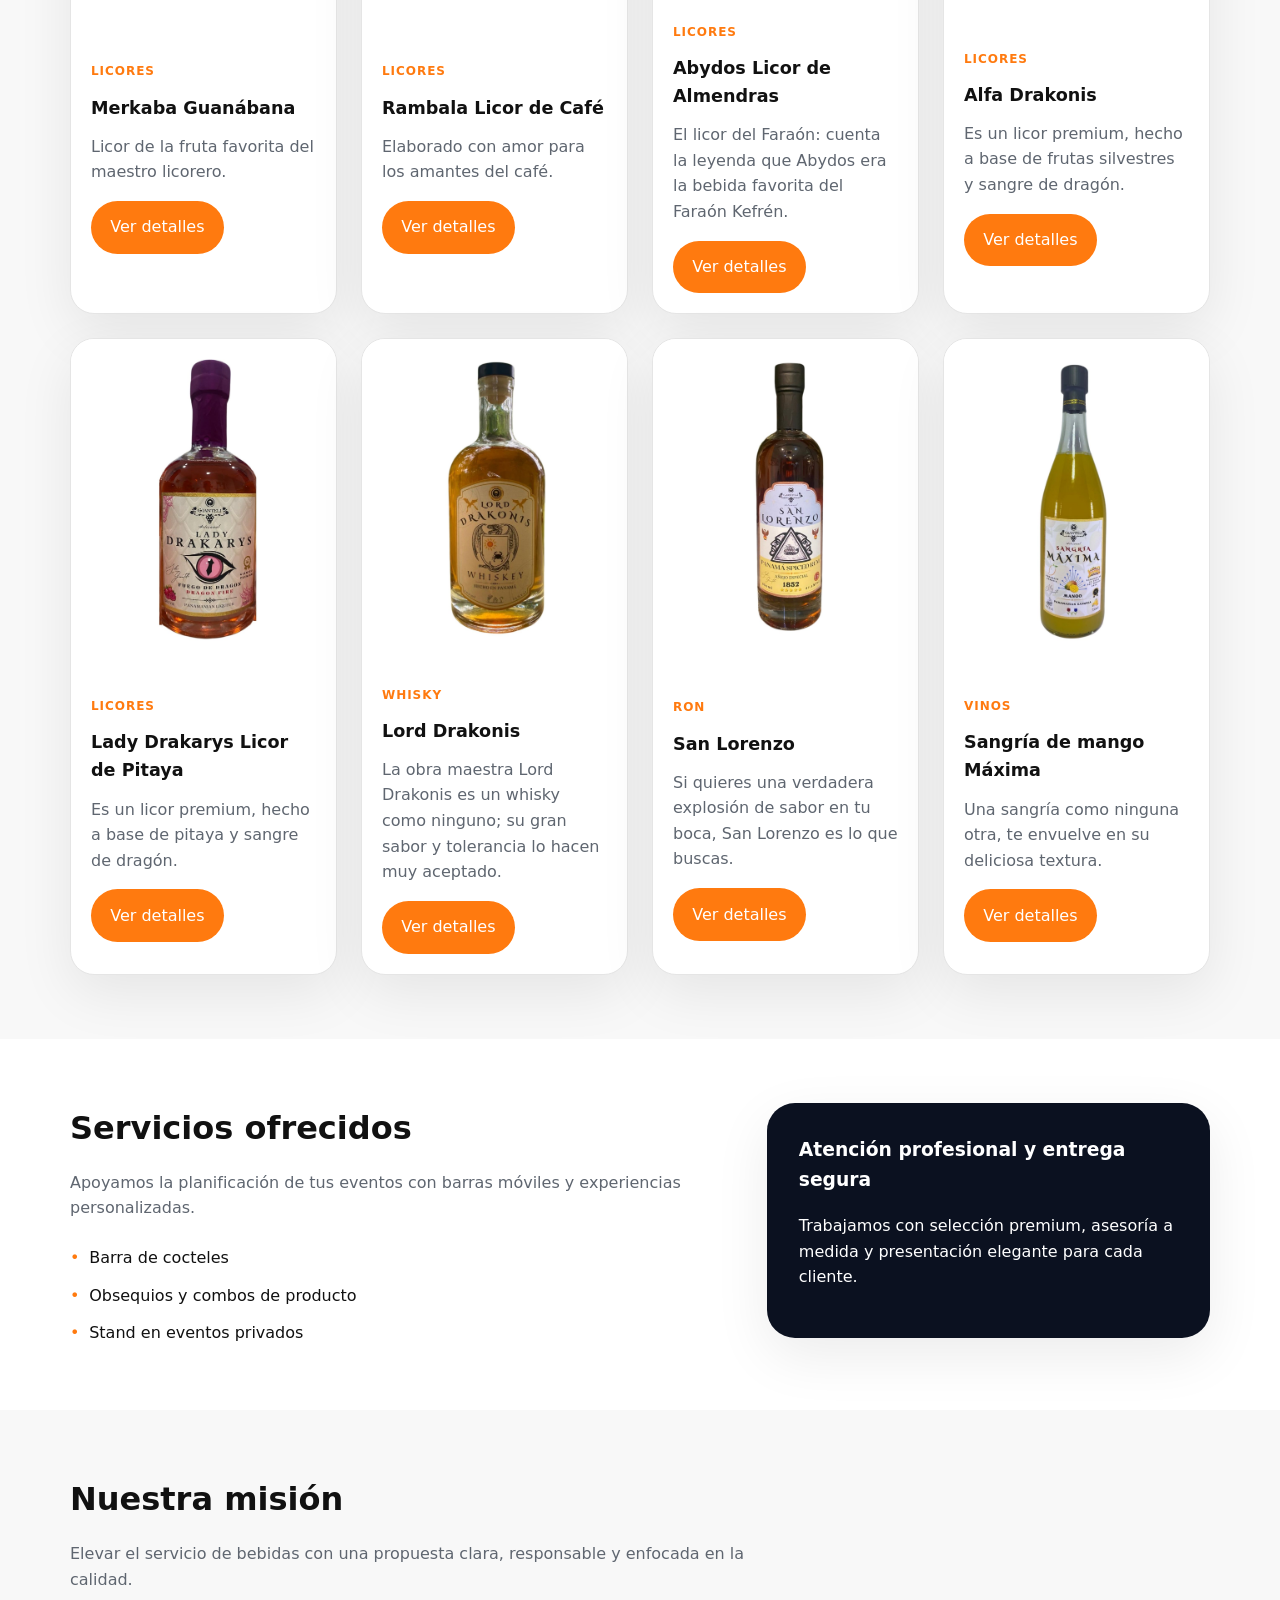
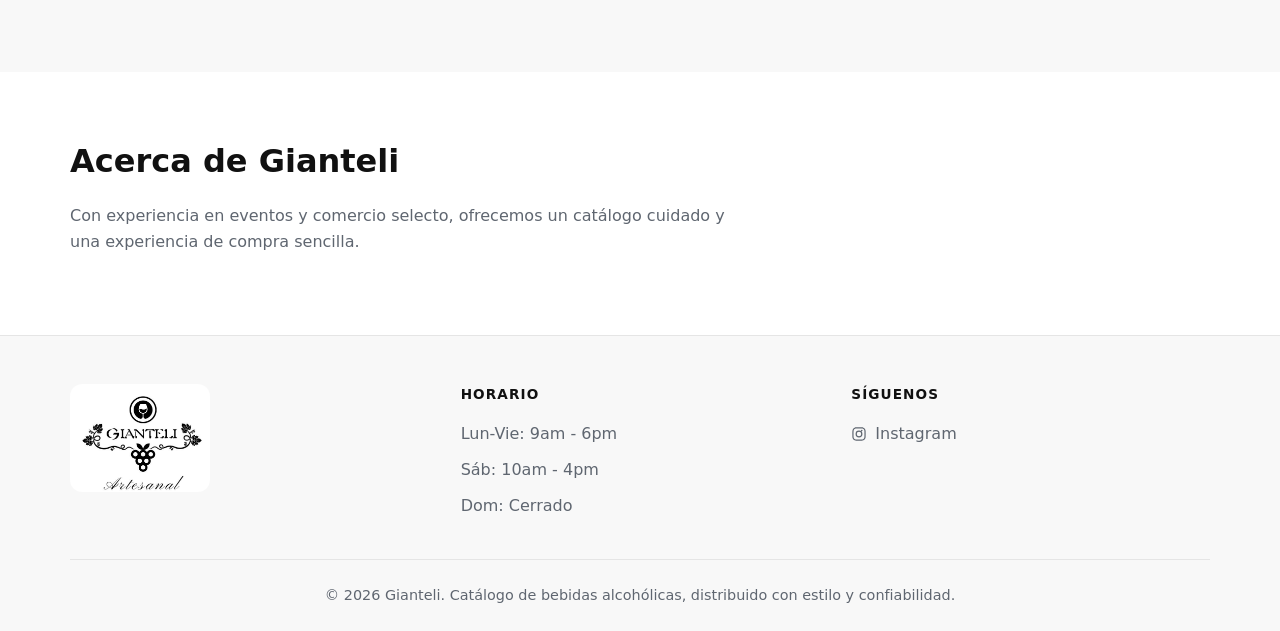
==== commit 84f6dd76: "chore(products) eliminar cacao v1.1.3" ====
--- a/index.html
+++ b/index.html
@@ -58,9 +58,6 @@
             </article>
             <article class="slide">
               <img src="img/carousel-2.jpg" alt="Licor Merkaba de Anís" loading="lazy">
-            </article>
-            <article class="slide">
-              <img src="img/carousel-3.jpg" alt="Licor Merkaba de Chocolate" loading="lazy">
             </article>
             <article class="slide">
               <img src="img/carousel-4.jpg" alt="Licor Merkaba de Piña" loading="lazy">
